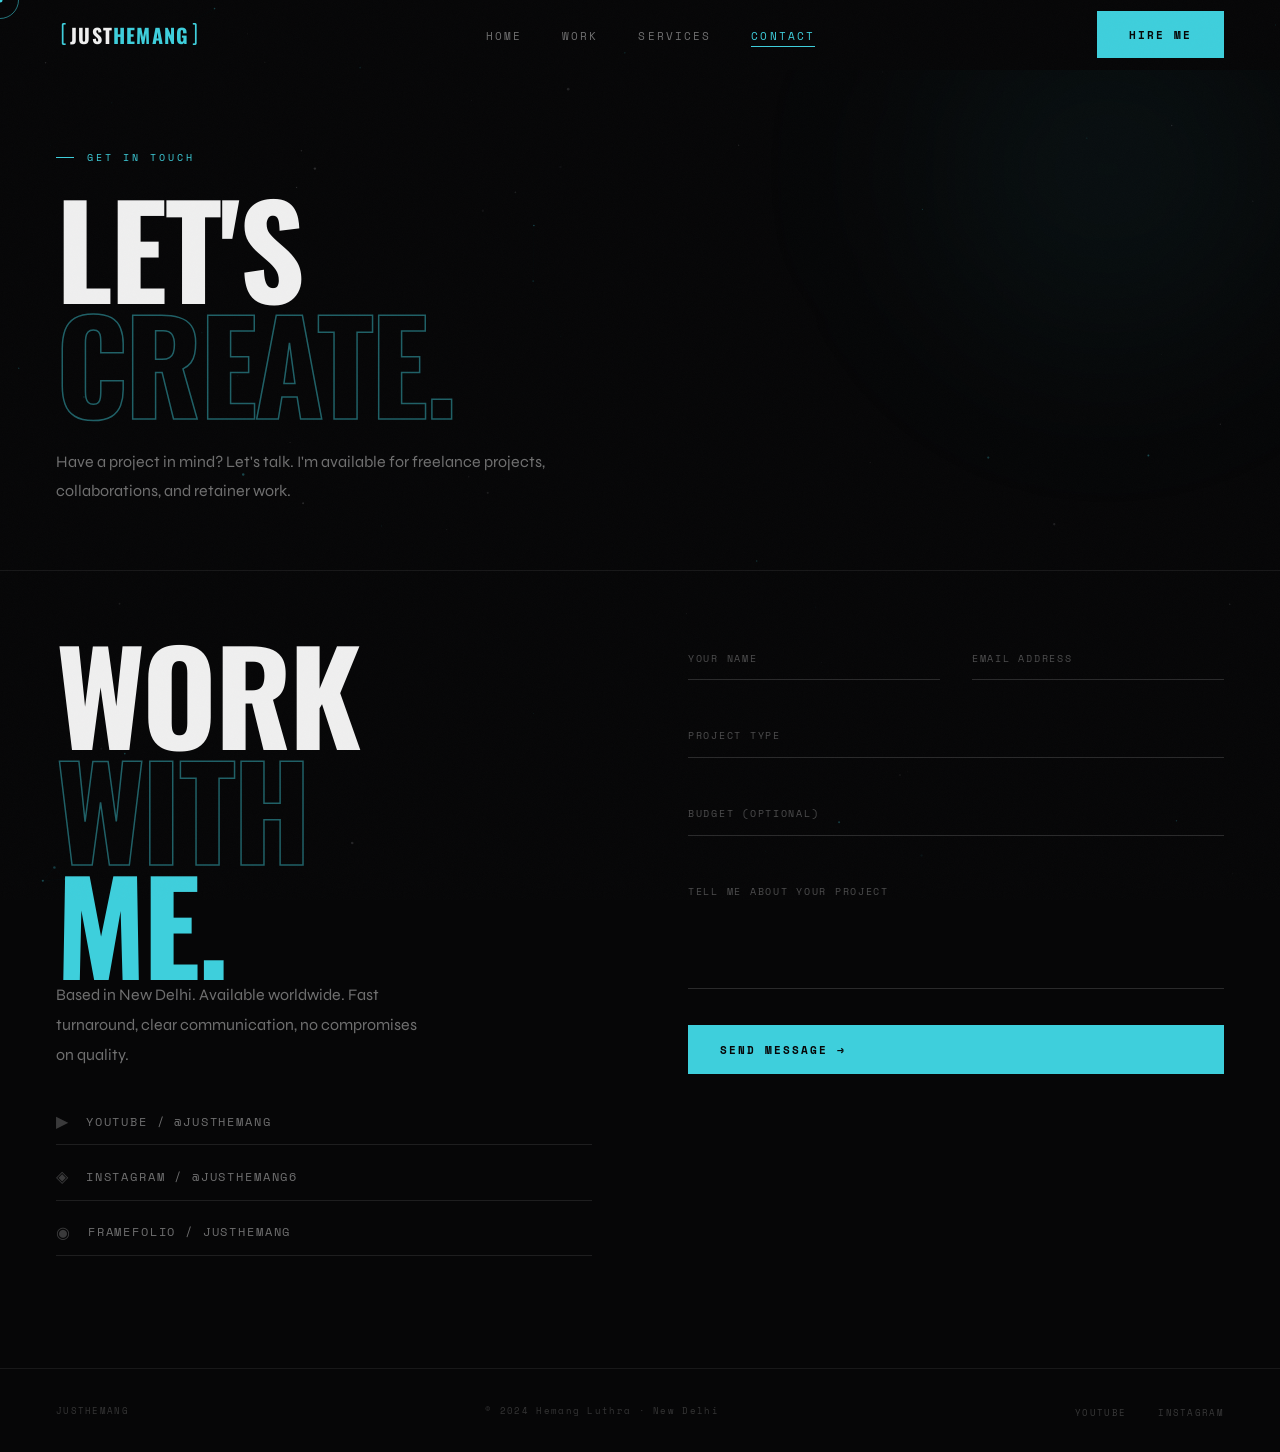
==== contact/index.html @ 904afe79 "Add files via upload" ====
<!DOCTYPE html>
<html lang="en">
<head>
<meta charset="UTF-8"/>
<meta name="viewport" content="width=device-width,initial-scale=1.0"/>
<title>Contact — JustHemang</title>
<link rel="stylesheet" href="../style.css"/>
<style>
.contact-wrap {
  padding: 4rem 3.5rem 7rem;
  display: grid;
  grid-template-columns: 1fr 1fr;
  gap: 6rem;
  align-items: start;
}
.c-left {}
.c-desc { max-width: 380px; margin-bottom: 2.5rem; }
.c-socials { display: flex; flex-direction: column; gap: 1.2rem; }
.c-soc {
  display: flex; align-items: center; gap: 1rem;
  font-family: 'Space Mono', monospace;
  font-size: .72rem; letter-spacing: .16em; text-transform: uppercase;
  color: var(--light-dim); text-decoration: none;
  padding-bottom: .7rem;
  border-bottom: 1px solid rgba(68,68,69,.4);
  transition: color .3s, border-color .3s;
}
.c-soc:hover { color: var(--cyan); border-color: rgba(62,207,220,.4); }
.c-soc-icon { font-size: 1rem; opacity: .5; transition: opacity .3s; }
.c-soc:hover .c-soc-icon { opacity: 1; }

/* FORM */
.c-right {}
.c-form { display: flex; flex-direction: column; gap: 2rem; }
.fg { position: relative; }
.fg input, .fg textarea, .fg select {
  width: 100%;
  background: transparent;
  border: none;
  border-bottom: 1px solid rgba(68,68,69,.6);
  padding: 1rem 0 .6rem;
  font-family: 'Syne', sans-serif;
  font-size: 1rem; color: var(--light);
  outline: none; resize: none;
  transition: border-color .3s;
  appearance: none;
}
.fg select option { background: var(--dark); color: var(--light); }
.fg input:focus, .fg textarea:focus, .fg select:focus { border-color: var(--cyan); }
.fg label {
  position: absolute; top: 1rem; left: 0;
  font-family: 'Space Mono', monospace;
  font-size: .6rem; letter-spacing: .18em; text-transform: uppercase;
  color: rgba(239,239,239,.3); pointer-events: none;
  transition: top .3s, font-size .3s, color .3s;
}
.fg input:focus ~ label,
.fg input:not(:placeholder-shown) ~ label,
.fg textarea:focus ~ label,
.fg textarea:not(:placeholder-shown) ~ label,
.fg select:focus ~ label {
  top: -.5rem; font-size: .52rem; color: var(--cyan);
}
.fg-line {
  position: absolute; bottom: 0; left: 0;
  width: 0; height: 1px; background: var(--cyan);
  transition: width .4s;
}
.fg input:focus ~ .fg-line,
.fg textarea:focus ~ .fg-line,
.fg select:focus ~ .fg-line { width: 100%; }

.form-row { display: grid; grid-template-columns: 1fr 1fr; gap: 2rem; }

.c-submit {
  display: flex; align-items: center; gap: .6rem;
  font-family: 'Space Mono', monospace; font-size: .7rem; letter-spacing: .18em;
  text-transform: uppercase; color: var(--darker); background: var(--cyan);
  border: none; cursor: pointer; padding: 1rem 2rem; font-weight: 700;
  position: relative; overflow: hidden; transition: box-shadow .3s, transform .2s;
}
.c-submit::after {
  content:''; position:absolute; inset:0;
  background: rgba(255,255,255,.22);
  transform: translateX(-110%) skewX(-18deg); transition: transform .4s;
}
.c-submit:hover::after { transform: translateX(110%) skewX(-18deg); }
.c-submit:hover { box-shadow: 0 8px 36px var(--cyan-glow); transform: translateY(-2px); }

#form-msg {
  display: none; font-family: 'Space Mono', monospace;
  font-size: .65rem; letter-spacing: .15em; text-transform: uppercase;
  color: var(--cyan); padding: .8rem 0; border-top: 1px solid rgba(62,207,220,.3);
}

@media(max-width:860px){
  .contact-wrap { grid-template-columns:1fr; gap:3rem; padding:3rem 1.5rem 5rem; }
  .form-row { grid-template-columns:1fr; gap:2rem; }
}
</style>
</head>
<body>
<div id="cur-ring"></div>
<div id="cur-dot"></div>
<canvas id="bg-canvas"></canvas>

<div id="loader">
  <div class="ld-logo">JUST<span>HEMANG</span></div>
  <div class="ld-track"><div class="ld-fill"></div></div>
  <div class="ld-pct">0%</div>
</div>

<nav id="nav" class="solid">
  <a href="../index.html" class="nav-logo vis">
    
    <div class="logo-wordmark"><span class="lw-bracket">[</span><span class="lw-just">JUST</span><span class="lw-hem">HEMANG</span><span class="lw-bracket">]</span></div>
  </a>
  <ul class="nav-links">
    <li><a href="../index.html">Home</a></li>
    <li><a href="../work/index.html">Work</a></li>
    <li><a href="../services/index.html">Services</a></li>
    <li><a href="index.html" class="active">Contact</a></li>
  </ul>
  <a href="index.html" class="nav-cta btn btn-fill">Hire Me</a>
</nav>

<div class="pw">
  <div class="pg-top">
    <div class="pg-glow"></div>
    <p class="pg-eyebrow sr">Get in Touch</p>
    <h1 class="pg-h1 sr d1" data-text="Let's Create.">
      <span class="solid">Let's</span>
      <span class="ghost">Create.</span>
    </h1>
    <p class="pg-desc t-body sr d2">Have a project in mind? Let's talk. I'm available for freelance projects, collaborations, and retainer work.</p>
  </div>

  <div class="contact-wrap">
    <div class="c-left sr">
      <h2 class="pg-h1" data-text="Work With Me.">
        <span class="solid">Work</span>
        <span class="ghost">With</span>
        <span class="ac">Me.</span>
      </h2>
      <p class="t-body c-desc">Based in New Delhi. Available worldwide. Fast turnaround, clear communication, no compromises on quality.</p>
      <div class="c-socials">
        <a href="https://youtube.com/@JustHemang" target="_blank" class="c-soc">
          <span class="c-soc-icon">▶</span> YouTube / @JustHemang
        </a>
        <a href="https://instagram.com/justhemang6" target="_blank" class="c-soc">
          <span class="c-soc-icon">◈</span> Instagram / @justhemang6
        </a>
        <a href="https://framefolio.in/justhemang" target="_blank" class="c-soc">
          <span class="c-soc-icon">◉</span> Framefolio / justhemang
        </a>
      </div>
    </div>

    <div class="c-right sr d1">
      <form class="c-form" id="contact-form" action="https://formspree.io/f/YOUR_FORM_ID" method="POST">
        <div class="form-row">
          <div class="fg">
            <input type="text" name="name" id="f-name" placeholder=" " required/>
            <label for="f-name">Your Name</label>
            <span class="fg-line"></span>
          </div>
          <div class="fg">
            <input type="email" name="email" id="f-email" placeholder=" " required/>
            <label for="f-email">Email Address</label>
            <span class="fg-line"></span>
          </div>
        </div>
        <div class="fg">
          <select name="service" id="f-svc">
            <option value="" disabled selected></option>
            <option value="doc">Documentary Editing</option>
            <option value="mv">Music Video</option>
            <option value="mg">Motion Graphics</option>
            <option value="cg">Color Grading</option>
            <option value="thumb">Thumbnail Design</option>
            <option value="other">Other</option>
          </select>
          <label for="f-svc">Project Type</label>
          <span class="fg-line"></span>
        </div>
        <div class="fg">
          <input type="text" name="budget" id="f-budget" placeholder=" "/>
          <label for="f-budget">Budget (optional)</label>
          <span class="fg-line"></span>
        </div>
        <div class="fg">
          <textarea name="message" id="f-msg" rows="5" placeholder=" " required></textarea>
          <label for="f-msg">Tell Me About Your Project</label>
          <span class="fg-line"></span>
        </div>
        <div id="form-msg">✓ Message sent — I'll be in touch soon.</div>
        <button type="submit" class="c-submit">Send Message →</button>
      </form>
    </div>
  </div>

  <footer id="ft">
    <div style="display:flex;align-items:center;gap:.6rem;">
      
      <span class="ft-copy">JUSTHEMANG</span>
    </div>
    <span class="ft-copy">© 2024 Hemang Luthra · New Delhi</span>
    <ul class="ft-links">
      <li><a href="https://youtube.com/@JustHemang" target="_blank">YouTube</a></li>
      <li><a href="https://instagram.com/justhemang6" target="_blank">Instagram</a></li>
    </ul>
  </footer>
</div>

<script src="../shared.js"></script>
<script>
// Fallback: if Formspree not set up, use mailto
document.getElementById('contact-form').addEventListener('submit', function(e) {
  const action = this.getAttribute('action');
  if (action.includes('YOUR_FORM_ID')) {
    e.preventDefault();
    const name = document.getElementById('f-name').value;
    const email = document.getElementById('f-email').value;
    const svc = document.getElementById('f-svc').value;
    const msg = document.getElementById('f-msg').value;
    window.location.href = `mailto:hemang@example.com?subject=Project Inquiry — ${svc}&body=Hi Hemang,%0A%0A${encodeURIComponent(msg)}%0A%0AName: ${name}%0AEmail: ${email}`;
  }
});
</script>
</body>
</html>
---- style.css ----
@import url('https://fonts.googleapis.com/css2?family=Bebas+Neue&family=Oswald:wght@700&family=Syne:wght@400;500;600;700;800&family=Space+Mono:wght@400;700&display=swap');

:root {
  --cyan: #3ECFDC;
  --cyan-glow: rgba(62,207,220,0.3);
  --mid: #444445;
  --dark: #0b0b0c;
  --darker: #060607;
  --light: #efefef;
  --light-dim: rgba(239,239,239,0.45);
  --nav-h: 70px;
}

*,*::before,*::after{margin:0;padding:0;box-sizing:border-box;}
html{font-size:16px;scroll-behavior:smooth;}
body{
  background:var(--darker);
  color:var(--light);
  font-family:'Syne',sans-serif;
  overflow-x:hidden;
  cursor:none;
  -webkit-font-smoothing:antialiased;
}

/* ── CURSOR ── */
#cur-ring{
  position:fixed;width:38px;height:38px;
  border:1px solid var(--cyan);border-radius:50%;
  pointer-events:none;z-index:9999;
  transform:translate(-50%,-50%);
  transition:width .22s,height .22s,opacity .22s;
  opacity:.55;top:0;left:0;
}
#cur-dot{
  position:fixed;width:5px;height:5px;
  background:var(--cyan);border-radius:50%;
  pointer-events:none;z-index:9999;
  transform:translate(-50%,-50%);top:0;left:0;
}
body.hov #cur-ring{width:56px;height:56px;opacity:1;}

/* ── NOISE ── */
body::before{
  content:'';position:fixed;inset:0;z-index:9000;
  pointer-events:none;opacity:.022;
  background-image:url("data:image/svg+xml,%3Csvg xmlns='http://www.w3.org/2000/svg' width='300' height='300'%3E%3Cfilter id='n'%3E%3CfeTurbulence type='fractalNoise' baseFrequency='.8' numOctaves='4' stitchTiles='stitch'/%3E%3C/filter%3E%3Crect width='300' height='300' filter='url(%23n)'/%3E%3C/svg%3E");
  background-size:200px 200px;
}

/* ── CANVAS ── */
#bg-canvas{position:fixed;inset:0;z-index:0;pointer-events:none;}

/* ── NAV ── */
#nav{
  position:fixed;top:0;left:0;right:0;height:var(--nav-h);z-index:800;
  display:flex;align-items:center;justify-content:space-between;
  padding:0 3.5rem;
  border-bottom:1px solid transparent;
  transition:background .4s,border-color .4s,backdrop-filter .4s;
}
#nav.solid{
  background:rgba(6,6,7,.9);
  backdrop-filter:blur(20px);-webkit-backdrop-filter:blur(20px);
  border-color:rgba(62,207,220,.08);
}
.nav-logo{
  display:flex;align-items:center;gap:.7rem;
  text-decoration:none;
  opacity:0;transition:opacity .3s;
}
.nav-logo.vis{opacity:1;}
.logo-wordmark{
  font-family:'Oswald',sans-serif;
  font-weight:700;font-size:1.25rem;
  letter-spacing:.06em;text-transform:uppercase;
  color:var(--light);line-height:1;
  display:flex;align-items:center;gap:0;
}
.logo-wordmark .lw-bracket{
  color:var(--cyan);font-size:1.4rem;line-height:1;
  font-weight:300;font-family:'Space Mono',monospace;
}
.logo-wordmark .lw-just{ color:var(--light); }
.logo-wordmark .lw-hem { color:var(--cyan); }
.nav-links{display:flex;align-items:center;gap:2.5rem;list-style:none;}
.nav-links a{
  font-family:'Space Mono',monospace;font-size:.66rem;
  letter-spacing:.2em;text-transform:uppercase;
  color:var(--light-dim);text-decoration:none;
  position:relative;padding-bottom:3px;transition:color .3s;
}
.nav-links a::after{
  content:'';position:absolute;bottom:0;left:0;right:0;height:1px;
  background:var(--cyan);transform:scaleX(0);transform-origin:left;transition:transform .3s;
}
.nav-links a:hover,.nav-links a.active{color:var(--cyan);}
.nav-links a:hover::after,.nav-links a.active::after{transform:scaleX(1);}
.nav-cta{
  font-family:'Space Mono',monospace;font-size:.65rem;letter-spacing:.18em;
  text-transform:uppercase;color:var(--darker);
  background:var(--cyan);padding:.65rem 1.5rem;text-decoration:none;
  font-weight:700;transition:box-shadow .3s,transform .2s;overflow:hidden;position:relative;
}
.nav-cta::after{
  content:'';position:absolute;inset:0;
  background:rgba(255,255,255,.2);
  transform:translateX(-110%) skewX(-20deg);transition:transform .4s;
}
.nav-cta:hover{box-shadow:0 6px 30px var(--cyan-glow);transform:translateY(-1px);}
.nav-cta:hover::after{transform:translateX(110%) skewX(-20deg);}

/* ── PAGE LOADER (inner pages) ── */
#loader{
  position:fixed;inset:0;z-index:8000;
  background:var(--darker);
  display:flex;flex-direction:column;align-items:center;justify-content:center;gap:1.8rem;
}
.ld-logo{
  font-family:'Bebas Neue',sans-serif;font-size:2.2rem;
  letter-spacing:.12em;color:var(--light);
}
.ld-logo span{color:var(--cyan);}
.ld-track{width:180px;height:1px;background:rgba(62,207,220,.12);position:relative;overflow:hidden;}
.ld-fill{position:absolute;top:0;left:0;height:100%;background:var(--cyan);width:0;}
.ld-pct{font-family:'Space Mono',monospace;font-size:.62rem;letter-spacing:.3em;color:rgba(62,207,220,.5);}

/* ── SECTION HELPERS ── */
.s-tag{
  font-family:'Space Mono',monospace;font-size:.6rem;letter-spacing:.35em;
  text-transform:uppercase;color:var(--cyan);opacity:.7;margin-bottom:1rem;
  display:flex;align-items:center;gap:.8rem;
}
.s-tag::before{content:'';width:22px;height:1px;background:var(--cyan);}

/* ══════════════════════════════════════════
   GLITCH HEADING SYSTEM
   .h-xl  — section headings
   .pg-h1 — page hero headings
   Each has a solid first line + ghost outline second line
   + CSS glitch animation on hover / via .glitch class
   ══════════════════════════════════════════ */

/* Base heading font */
.h-xl, .pg-h1 {
  font-family: 'Oswald', sans-serif;
  font-weight: 700;
  text-transform: uppercase;
  line-height: .9;
  letter-spacing: -.01em;
  position: relative;
}

/* Section heading size */
.h-xl {
  font-size: clamp(3rem, 6.5vw, 5.8rem);
}

/* Page hero heading size */
.pg-h1 {
  font-size: clamp(4rem, 10vw, 9.5rem);
  letter-spacing: -.02em;
}

/* Solid line — white */
.h-xl .solid, .pg-h1 .solid {
  display: block;
  color: var(--light);
}

/* Ghost / outline line — transparent with cyan stroke */
.h-xl .ghost, .pg-h1 .ghost {
  display: block;
  color: transparent;
  -webkit-text-stroke: 1.5px rgba(62,207,220,.45);
}

/* Accent cyan solid line */
.h-xl .ac, .pg-h1 .ac,
.h-xl em, .pg-h1 em {
  display: block;
  font-style: normal;
  color: var(--cyan);
}

/* ── GLITCH EFFECT ── */
/* Applied to the whole heading on hover via JS, or class .glitching */
.h-xl, .pg-h1 {
  --glitch-color-1: #ff2d55;
  --glitch-color-2: var(--cyan);
}

/* Pseudo-elements carry the glitched duplicate text */
.h-xl::before, .h-xl::after,
.pg-h1::before, .pg-h1::after {
  content: attr(data-text);
  position: absolute;
  top: 0; left: 0;
  width: 100%;
  overflow: hidden;
  font-family: inherit;
  font-size: inherit;
  font-weight: inherit;
  letter-spacing: inherit;
  line-height: inherit;
  text-transform: inherit;
  opacity: 0;
  pointer-events: none;
  white-space: pre-wrap;
}

/* Glitch layer 1 — red shift left */
.h-xl::before, .pg-h1::before {
  color: var(--glitch-color-1);
  -webkit-text-stroke: 0;
  text-shadow: none;
}

/* Glitch layer 2 — cyan shift right */
.h-xl::after, .pg-h1::after {
  color: var(--glitch-color-2);
  -webkit-text-stroke: 0;
  text-shadow: none;
}

/* Active glitch — triggered on hover */
.h-xl:hover::before, .pg-h1:hover::before,
.h-xl.glitching::before, .pg-h1.glitching::before {
  opacity: .7;
  animation: glitch-1 .4s steps(2, end) infinite;
}
.h-xl:hover::after, .pg-h1:hover::after,
.h-xl.glitching::after, .pg-h1.glitching::after {
  opacity: .6;
  animation: glitch-2 .4s steps(2, end) infinite;
}

@keyframes glitch-1 {
  0%   { clip-path:inset(8%  0 85% 0); transform:translate(-3px, 0); }
  20%  { clip-path:inset(52% 0 32% 0); transform:translate( 2px, 0); }
  40%  { clip-path:inset(23% 0 60% 0); transform:translate(-2px, 0); }
  60%  { clip-path:inset(70% 0 12% 0); transform:translate( 3px, 0); }
  80%  { clip-path:inset(38% 0 48% 0); transform:translate(-1px, 0); }
  100% { clip-path:inset(5%  0 90% 0); transform:translate( 2px, 0); }
}
@keyframes glitch-2 {
  0%   { clip-path:inset(75% 0  8% 0); transform:translate( 3px, 0); }
  20%  { clip-path:inset(15% 0 72% 0); transform:translate(-3px, 0); }
  40%  { clip-path:inset(60% 0 28% 0); transform:translate( 2px, 0); }
  60%  { clip-path:inset(30% 0 55% 0); transform:translate(-2px, 0); }
  80%  { clip-path:inset(88% 0  5% 0); transform:translate( 3px, 0); }
  100% { clip-path:inset(42% 0 42% 0); transform:translate(-1px, 0); }
}

/* Random auto-glitch — short burst every ~5s via animation */
.h-xl, .pg-h1 {
  animation: glitch-idle 6s ease infinite;
}
@keyframes glitch-idle {
  0%,92%,100% { filter:none; }
  93%  { filter:drop-shadow(-2px 0 var(--glitch-color-1)) drop-shadow(2px 0 var(--glitch-color-2)); }
  94%  { filter:none; }
  95%  { filter:drop-shadow(2px 0 var(--glitch-color-1)) drop-shadow(-3px 0 var(--glitch-color-2)); }
  96%  { filter:none; }
  97%  { filter:drop-shadow(-1px 0 var(--glitch-color-2)) drop-shadow(3px 0 var(--glitch-color-1)); }
  98%  { filter:none; }
}

.t-body{font-size:1rem;line-height:1.85;color:var(--light-dim);}

/* ── PAGE HERO heading override ── */
.pg-h1 em { font-style:normal; color:var(--cyan); display:block; }

/* ── BUTTONS ── */
.btn{
  display:inline-flex;align-items:center;gap:.5rem;
  font-family:'Space Mono',monospace;font-size:.68rem;letter-spacing:.18em;
  text-transform:uppercase;text-decoration:none;
  padding:.95rem 2rem;transition:all .3s;position:relative;overflow:hidden;
}
.btn-fill{background:var(--cyan);color:var(--darker);font-weight:700;}
.btn-fill::after{
  content:'';position:absolute;inset:0;
  background:rgba(255,255,255,.22);
  transform:translateX(-110%) skewX(-18deg);transition:transform .4s;
}
.btn-fill:hover::after{transform:translateX(110%) skewX(-18deg);}
.btn-fill:hover{box-shadow:0 8px 36px var(--cyan-glow);transform:translateY(-2px);}
.btn-out{color:var(--light-dim);border:1px solid rgba(68,68,69,.7);}
.btn-out:hover{border-color:var(--cyan);color:var(--cyan);transform:translateY(-2px);}

/* ── SCROLL REVEAL ── */
.sr{opacity:0;transform:translateY(26px);transition:opacity .75s ease,transform .75s ease;}
.sr.d1{transition-delay:.1s;}.sr.d2{transition-delay:.2s;}.sr.d3{transition-delay:.3s;}.sr.d4{transition-delay:.4s;}
.sr.in{opacity:1;transform:none;}

/* ── FOOTER ── */
#ft{
  border-top:1px solid rgba(68,68,69,.3);
  padding:2rem 3.5rem;
  display:flex;align-items:center;justify-content:space-between;
  position:relative;z-index:10;
}
.ft-copy{font-family:'Space Mono',monospace;font-size:.58rem;letter-spacing:.14em;color:rgba(239,239,239,.2);}
.ft-links{display:flex;gap:2rem;list-style:none;}
.ft-links a{
  font-family:'Space Mono',monospace;font-size:.58rem;letter-spacing:.14em;
  color:rgba(239,239,239,.22);text-decoration:none;text-transform:uppercase;transition:color .3s;
}
.ft-links a:hover{color:var(--cyan);}

/* ── PAGE WRAP ── */
.pw{position:relative;z-index:10;padding-top:var(--nav-h);}

/* ── PAGE HERO (inner pages) ── */
.pg-top{
  padding:5rem 3.5rem 4rem;
  border-bottom:1px solid rgba(68,68,69,.3);
  position:relative;overflow:hidden;
}
.pg-glow{
  position:absolute;top:-40%;right:-10%;
  width:600px;height:600px;
  background:radial-gradient(circle,rgba(62,207,220,.07) 0%,transparent 65%);
  filter:blur(80px);pointer-events:none;
}
.pg-eyebrow{
  font-family:'Space Mono',monospace;font-size:.63rem;letter-spacing:.3em;
  text-transform:uppercase;color:var(--cyan);opacity:.7;
  margin-bottom:1.5rem;display:flex;align-items:center;gap:.8rem;
}
.pg-eyebrow::before{content:'';width:18px;height:1px;background:var(--cyan);}
.pg-desc{max-width:500px;margin-top:1.8rem;font-size:1rem;line-height:1.8;color:var(--light-dim);}

@media(max-width:860px){
  #nav{padding:0 1.5rem;}
  .nav-links{display:none;}
  .pg-top{padding:4rem 1.5rem 3rem;}
  #ft{flex-direction:column;gap:1rem;text-align:center;padding:2rem 1.5rem;}
}
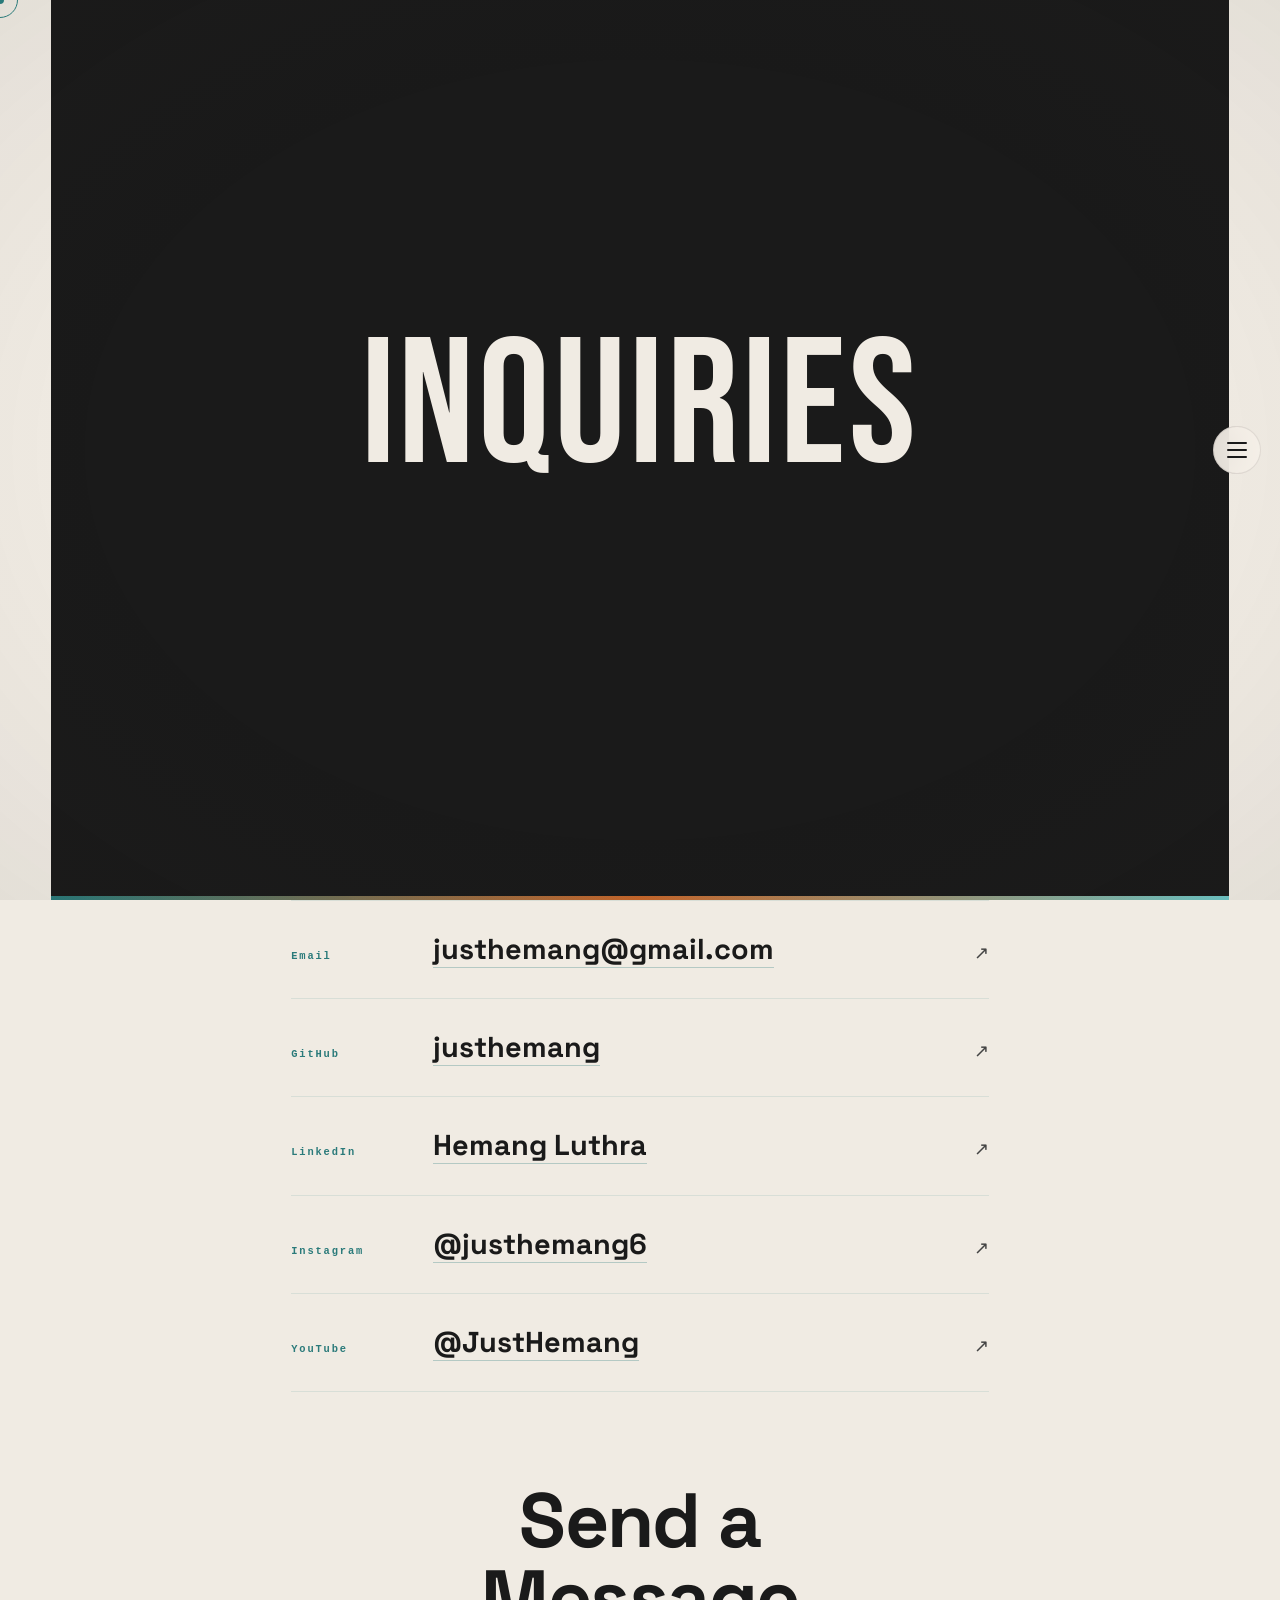
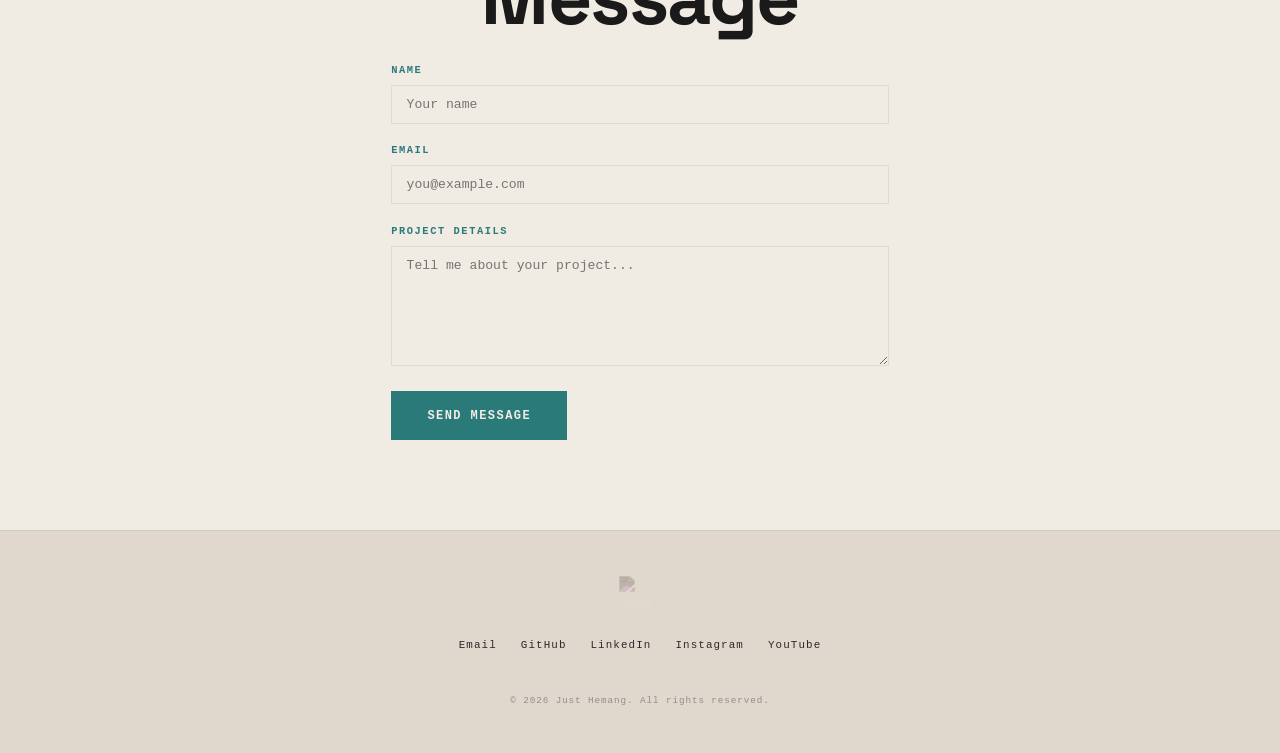
==== commit 02cd8f8b: "clean URLs: /about, /work, /services, /contact + fix cursor ring" ====
--- a/contact/index.html
+++ b/contact/index.html
@@ -1,231 +1,84 @@
 <!DOCTYPE html>
 <html lang="en">
 <head>
-<meta charset="UTF-8"/>
-<meta name="viewport" content="width=device-width,initial-scale=1.0"/>
-<title>Contact — JustHemang</title>
-<link rel="stylesheet" href="../style.css"/>
-<style>
-.contact-wrap {
-  padding: 4rem 3.5rem 7rem;
-  display: grid;
-  grid-template-columns: 1fr 1fr;
-  gap: 6rem;
-  align-items: start;
-}
-.c-left {}
-.c-desc { max-width: 380px; margin-bottom: 2.5rem; }
-.c-socials { display: flex; flex-direction: column; gap: 1.2rem; }
-.c-soc {
-  display: flex; align-items: center; gap: 1rem;
-  font-family: 'Space Mono', monospace;
-  font-size: .72rem; letter-spacing: .16em; text-transform: uppercase;
-  color: var(--light-dim); text-decoration: none;
-  padding-bottom: .7rem;
-  border-bottom: 1px solid rgba(68,68,69,.4);
-  transition: color .3s, border-color .3s;
-}
-.c-soc:hover { color: var(--cyan); border-color: rgba(62,207,220,.4); }
-.c-soc-icon { font-size: 1rem; opacity: .5; transition: opacity .3s; }
-.c-soc:hover .c-soc-icon { opacity: 1; }
+  <meta charset="UTF-8" />
+  <meta name="viewport" content="width=device-width, initial-scale=1.0" />
+  <title>Contact — Just Hemang</title>
+  <meta name="description" content="Get in touch with Just Hemang." />
+  <meta name="theme-color" content="#1a1a1a" />
+  <link rel="icon" href="../Logo Transparent.png" />
+  <link rel="preconnect" href="https://fonts.googleapis.com" />
+  <link rel="preconnect" href="https://fonts.gstatic.com" crossorigin />
+  <link href="https://fonts.googleapis.com/css2?family=Bebas+Neue&family=Consolas&family=Space+Grotesk:wght@400;500;600;700&display=swap" rel="stylesheet" />
+  <link rel="stylesheet" href="../css/style.css" />
+</head>
+<body class="page-sub">
 
-/* FORM */
-.c-right {}
-.c-form { display: flex; flex-direction: column; gap: 2rem; }
-.fg { position: relative; }
-.fg input, .fg textarea, .fg select {
-  width: 100%;
-  background: transparent;
-  border: none;
-  border-bottom: 1px solid rgba(68,68,69,.6);
-  padding: 1rem 0 .6rem;
-  font-family: 'Syne', sans-serif;
-  font-size: 1rem; color: var(--light);
-  outline: none; resize: none;
-  transition: border-color .3s;
-  appearance: none;
-}
-.fg select option { background: var(--dark); color: var(--light); }
-.fg input:focus, .fg textarea:focus, .fg select:focus { border-color: var(--cyan); }
-.fg label {
-  position: absolute; top: 1rem; left: 0;
-  font-family: 'Space Mono', monospace;
-  font-size: .6rem; letter-spacing: .18em; text-transform: uppercase;
-  color: rgba(239,239,239,.3); pointer-events: none;
-  transition: top .3s, font-size .3s, color .3s;
-}
-.fg input:focus ~ label,
-.fg input:not(:placeholder-shown) ~ label,
-.fg textarea:focus ~ label,
-.fg textarea:not(:placeholder-shown) ~ label,
-.fg select:focus ~ label {
-  top: -.5rem; font-size: .52rem; color: var(--cyan);
-}
-.fg-line {
-  position: absolute; bottom: 0; left: 0;
-  width: 0; height: 1px; background: var(--cyan);
-  transition: width .4s;
-}
-.fg input:focus ~ .fg-line,
-.fg textarea:focus ~ .fg-line,
-.fg select:focus ~ .fg-line { width: 100%; }
+  <div class="page-transition" id="pageTransition" aria-hidden="true">
+    <div class="pt-bar pt-bar--1"></div><div class="pt-bar pt-bar--2"></div><div class="pt-bar pt-bar--3"></div><div class="pt-bar pt-bar--4"></div><div class="pt-bar pt-bar--5"></div><div class="pt-circle"></div>
+  </div>
+  <div class="scroll-progress" id="scrollProgress" aria-hidden="true"></div>
+  <div class="cursor" id="cursor" aria-hidden="true"><div class="cursor__ring" id="cursorRing"></div><div class="cursor__dot" id="cursorDot"></div></div>
+  <div class="fx-scanlines" aria-hidden="true"></div><div class="fx-vignette" aria-hidden="true"></div>
 
-.form-row { display: grid; grid-template-columns: 1fr 1fr; gap: 2rem; }
+  <button class="menu-fab" id="menuFab" aria-label="Open menu" aria-expanded="false"><i></i><i></i><i></i></button>
 
-.c-submit {
-  display: flex; align-items: center; gap: .6rem;
-  font-family: 'Space Mono', monospace; font-size: .7rem; letter-spacing: .18em;
-  text-transform: uppercase; color: var(--darker); background: var(--cyan);
-  border: none; cursor: pointer; padding: 1rem 2rem; font-weight: 700;
-  position: relative; overflow: hidden; transition: box-shadow .3s, transform .2s;
-}
-.c-submit::after {
-  content:''; position:absolute; inset:0;
-  background: rgba(255,255,255,.22);
-  transform: translateX(-110%) skewX(-18deg); transition: transform .4s;
-}
-.c-submit:hover::after { transform: translateX(110%) skewX(-18deg); }
-.c-submit:hover { box-shadow: 0 8px 36px var(--cyan-glow); transform: translateY(-2px); }
-
-#form-msg {
-  display: none; font-family: 'Space Mono', monospace;
-  font-size: .65rem; letter-spacing: .15em; text-transform: uppercase;
-  color: var(--cyan); padding: .8rem 0; border-top: 1px solid rgba(62,207,220,.3);
-}
-
-@media(max-width:860px){
-  .contact-wrap { grid-template-columns:1fr; gap:3rem; padding:3rem 1.5rem 5rem; }
-  .form-row { grid-template-columns:1fr; gap:2rem; }
-}
-</style>
-</head>
-<body>
-<div id="cur-ring"></div>
-<div id="cur-dot"></div>
-<canvas id="bg-canvas"></canvas>
-
-<div id="loader">
-  <div class="ld-logo">JUST<span>HEMANG</span></div>
-  <div class="ld-track"><div class="ld-fill"></div></div>
-  <div class="ld-pct">0%</div>
-</div>
-
-<nav id="nav" class="solid">
-  <a href="../index.html" class="nav-logo vis">
-    
-    <div class="logo-wordmark"><span class="lw-bracket">[</span><span class="lw-just">JUST</span><span class="lw-hem">HEMANG</span><span class="lw-bracket">]</span></div>
-  </a>
-  <ul class="nav-links">
-    <li><a href="../index.html">Home</a></li>
-    <li><a href="../work/index.html">Work</a></li>
-    <li><a href="../services/index.html">Services</a></li>
-    <li><a href="index.html" class="active">Contact</a></li>
-  </ul>
-  <a href="index.html" class="nav-cta btn btn-fill">Hire Me</a>
-</nav>
-
-<div class="pw">
-  <div class="pg-top">
-    <div class="pg-glow"></div>
-    <p class="pg-eyebrow sr">Get in Touch</p>
-    <h1 class="pg-h1 sr d1" data-text="Let's Create.">
-      <span class="solid">Let's</span>
-      <span class="ghost">Create.</span>
-    </h1>
-    <p class="pg-desc t-body sr d2">Have a project in mind? Let's talk. I'm available for freelance projects, collaborations, and retainer work.</p>
-  </div>
-
-  <div class="contact-wrap">
-    <div class="c-left sr">
-      <h2 class="pg-h1" data-text="Work With Me.">
-        <span class="solid">Work</span>
-        <span class="ghost">With</span>
-        <span class="ac">Me.</span>
-      </h2>
-      <p class="t-body c-desc">Based in New Delhi. Available worldwide. Fast turnaround, clear communication, no compromises on quality.</p>
-      <div class="c-socials">
-        <a href="https://youtube.com/@JustHemang" target="_blank" class="c-soc">
-          <span class="c-soc-icon">▶</span> YouTube / @JustHemang
-        </a>
-        <a href="https://instagram.com/justhemang6" target="_blank" class="c-soc">
-          <span class="c-soc-icon">◈</span> Instagram / @justhemang6
-        </a>
-        <a href="https://framefolio.in/justhemang" target="_blank" class="c-soc">
-          <span class="c-soc-icon">◉</span> Framefolio / justhemang
-        </a>
-      </div>
-    </div>
-
-    <div class="c-right sr d1">
-      <form class="c-form" id="contact-form" action="https://formspree.io/f/YOUR_FORM_ID" method="POST">
-        <div class="form-row">
-          <div class="fg">
-            <input type="text" name="name" id="f-name" placeholder=" " required/>
-            <label for="f-name">Your Name</label>
-            <span class="fg-line"></span>
-          </div>
-          <div class="fg">
-            <input type="email" name="email" id="f-email" placeholder=" " required/>
-            <label for="f-email">Email Address</label>
-            <span class="fg-line"></span>
-          </div>
-        </div>
-        <div class="fg">
-          <select name="service" id="f-svc">
-            <option value="" disabled selected></option>
-            <option value="doc">Documentary Editing</option>
-            <option value="mv">Music Video</option>
-            <option value="mg">Motion Graphics</option>
-            <option value="cg">Color Grading</option>
-            <option value="thumb">Thumbnail Design</option>
-            <option value="other">Other</option>
-          </select>
-          <label for="f-svc">Project Type</label>
-          <span class="fg-line"></span>
-        </div>
-        <div class="fg">
-          <input type="text" name="budget" id="f-budget" placeholder=" "/>
-          <label for="f-budget">Budget (optional)</label>
-          <span class="fg-line"></span>
-        </div>
-        <div class="fg">
-          <textarea name="message" id="f-msg" rows="5" placeholder=" " required></textarea>
-          <label for="f-msg">Tell Me About Your Project</label>
-          <span class="fg-line"></span>
-        </div>
-        <div id="form-msg">✓ Message sent — I'll be in touch soon.</div>
-        <button type="submit" class="c-submit">Send Message →</button>
-      </form>
+  <div class="menu-overlay" id="menuOverlay" aria-hidden="true">
+    <nav class="menu-overlay__links" aria-label="Menu">
+      <a class="menu-overlay__link" href="/" data-i="01">Home</a>
+      <a class="menu-overlay__link" href="/about" data-i="02">About</a>
+      <a class="menu-overlay__link" href="/work" data-i="03">Work</a>
+      <a class="menu-overlay__link" href="/services" data-i="04">Services</a>
+      <a class="menu-overlay__link" href="/contact" data-i="05">Contact</a>
+    </nav>
+    <div class="menu-overlay__foot">
+      <a href="https://github.com/justhemang" target="_blank" rel="noopener">GitHub</a>
+      <a href="https://www.linkedin.com/in/hemang-luthra-328a65303/" target="_blank" rel="noopener">LinkedIn</a>
+      <a href="https://www.instagram.com/justhemang6/" target="_blank" rel="noopener">Instagram</a>
+      <a href="https://youtube.com/@JustHemang" target="_blank" rel="noopener">YouTube</a>
     </div>
   </div>
 
-  <footer id="ft">
-    <div style="display:flex;align-items:center;gap:.6rem;">
-      
-      <span class="ft-copy">JUSTHEMANG</span>
-    </div>
-    <span class="ft-copy">© 2024 Hemang Luthra · New Delhi</span>
-    <ul class="ft-links">
-      <li><a href="https://youtube.com/@JustHemang" target="_blank">YouTube</a></li>
-      <li><a href="https://instagram.com/justhemang6" target="_blank">Instagram</a></li>
-    </ul>
+  <main>
+    <section class="contact-hero">
+      <h1 class="contact-hero__title text-split">INQUIRIES</h1>
+      <p class="contact-hero__sub anim-slide-up">justhemang@gmail.com</p>
+      <div class="contact-hero__status mono anim-slide-up">Available for work</div>
+    </section>
+
+    <section class="contact-links">
+      <div class="contact-links__item"><span class="contact-links__label mono">Email</span><span class="contact-links__value"><a href="mailto:justhemang@gmail.com">justhemang@gmail.com</a></span><span class="contact-links__arrow">&#8599;</span></div>
+      <div class="contact-links__item"><span class="contact-links__label mono">GitHub</span><span class="contact-links__value"><a href="https://github.com/justhemang" target="_blank" rel="noopener">justhemang</a></span><span class="contact-links__arrow">&#8599;</span></div>
+      <div class="contact-links__item"><span class="contact-links__label mono">LinkedIn</span><span class="contact-links__value"><a href="https://www.linkedin.com/in/hemang-luthra-328a65303/" target="_blank" rel="noopener">Hemang Luthra</a></span><span class="contact-links__arrow">&#8599;</span></div>
+      <div class="contact-links__item"><span class="contact-links__label mono">Instagram</span><span class="contact-links__value"><a href="https://www.instagram.com/justhemang6/" target="_blank" rel="noopener">@justhemang6</a></span><span class="contact-links__arrow">&#8599;</span></div>
+      <div class="contact-links__item"><span class="contact-links__label mono">YouTube</span><span class="contact-links__value"><a href="https://youtube.com/@JustHemang" target="_blank" rel="noopener">@JustHemang</a></span><span class="contact-links__arrow">&#8599;</span></div>
+    </section>
+
+    <section class="contact-form" id="contactForm">
+      <h2 class="section__heading text-split">Send a Message</h2>
+      <form onsubmit="return false;">
+        <div class="contact-form__field"><label class="contact-form__label" for="name">Name</label><input class="contact-form__input" type="text" id="name" name="name" placeholder="Your name" autocomplete="name" /></div>
+        <div class="contact-form__field"><label class="contact-form__label" for="email">Email</label><input class="contact-form__input" type="email" id="email" name="email" placeholder="you@example.com" autocomplete="email" /></div>
+        <div class="contact-form__field"><label class="contact-form__label" for="project">Project Details</label><textarea class="contact-form__textarea" id="project" name="project" placeholder="Tell me about your project..."></textarea></div>
+        <button class="contact-form__submit" type="submit">Send Message</button>
+      </form>
+    </section>
+  </main>
+
+  <footer class="footer">
+    <img class="footer__logo" src="../Logo Transparent.png" alt="Just Hemang" />
+    <div class="footer__row"><div class="footer__links">
+      <a href="mailto:justhemang@gmail.com">Email</a>
+      <a href="https://github.com/justhemang" target="_blank" rel="noopener">GitHub</a>
+      <a href="https://www.linkedin.com/in/hemang-luthra-328a65303/" target="_blank" rel="noopener">LinkedIn</a>
+      <a href="https://www.instagram.com/justhemang6/" target="_blank" rel="noopener">Instagram</a>
+      <a href="https://youtube.com/@JustHemang" target="_blank" rel="noopener">YouTube</a>
+    </div></div>
+    <p class="footer__copy mono">&copy; 2026 Just Hemang. All rights reserved.</p>
   </footer>
-</div>
 
-<script src="../shared.js"></script>
-<script>
-// Fallback: if Formspree not set up, use mailto
-document.getElementById('contact-form').addEventListener('submit', function(e) {
-  const action = this.getAttribute('action');
-  if (action.includes('YOUR_FORM_ID')) {
-    e.preventDefault();
-    const name = document.getElementById('f-name').value;
-    const email = document.getElementById('f-email').value;
-    const svc = document.getElementById('f-svc').value;
-    const msg = document.getElementById('f-msg').value;
-    window.location.href = `mailto:hemang@example.com?subject=Project Inquiry — ${svc}&body=Hi Hemang,%0A%0A${encodeURIComponent(msg)}%0A%0AName: ${name}%0AEmail: ${email}`;
-  }
-});
-</script>
+  <script src="https://cdnjs.cloudflare.com/ajax/libs/gsap/3.12.5/gsap.min.js"></script>
+  <script src="https://cdnjs.cloudflare.com/ajax/libs/gsap/3.12.5/ScrollTrigger.min.js"></script>
+  <script src="../js/app.js"></script>
 </body>
 </html>
--- a/css/style.css
+++ b/css/style.css
@@ -0,0 +1,341 @@
+﻿/* ============================================================
+   JUST HEMANG — Portfolio
+   ============================================================ */
+:root {
+  --ink: #1a1a1a;
+  --ink-2: #2a2a2a;
+  --ink-3: #444;
+  --paper: #f0ebe3;
+  --paper-2: #e0d8cc;
+  --paper-3: #c8c0b4;
+  --accent: #c4652a;
+  --accent-dim: rgba(196,101,42,0.15);
+  --teal: #2a7a7a;
+  --teal-light: #6ec6c6;
+  --teal-dim: rgba(42,122,122,0.12);
+  --teal-glow: rgba(110,198,198,0.25);
+  --font-display: 'Space Grotesk', 'Helvetica Neue', sans-serif;
+  --font-hero: 'Bebas Neue', 'Impact', sans-serif;
+  --font-mono: 'IBM Plex Mono', 'Consolas', 'Courier New', monospace;
+  --pad: clamp(1.25rem,4vw,4rem);
+  --section-gap: clamp(5rem,10vh,8rem);
+  --z-fx: 900;
+  --z-cursor: 1200;
+  --z-menu-btn: 1050;
+  --z-menu: 1100;
+}
+
+/* reset */
+*,*::before,*::after{margin:0;padding:0;box-sizing:border-box}
+html{scroll-behavior:smooth}
+body{background:var(--paper);color:var(--ink);font-family:var(--font-display);font-size:15px;line-height:1.5;overflow:auto;height:auto;-webkit-font-smoothing:antialiased}
+img,svg,video,canvas{display:block;max-width:100%}
+a{color:inherit;text-decoration:none}
+button{font:inherit;color:inherit;background:none;border:none;cursor:pointer}
+.mono{font-family:var(--font-mono)}
+::selection{background:var(--teal);color:var(--paper)}
+::-webkit-scrollbar{width:5px}
+::-webkit-scrollbar-track{background:var(--paper-2)}
+::-webkit-scrollbar-thumb{background:var(--teal);border-radius:3px}
+:focus-visible{outline:2px solid var(--teal);outline-offset:3px}
+body.has-cursor,body.has-cursor *{cursor:none!important}
+
+/* ============================================================
+   PAGE TRANSITION
+   ============================================================ */
+.page-transition{position:fixed;inset:0;z-index:2000;pointer-events:none;perspective:1200px}
+.pt-bar{position:absolute;left:0;width:100%;transform-origin:center center}
+.pt-bar--1{top:0;height:25%;background:var(--ink)}
+.pt-bar--2{top:25%;height:20%;background:var(--accent)}
+.pt-bar--3{top:45%;height:15%;background:var(--teal)}
+.pt-bar--4{top:60%;height:25%;background:var(--ink-2)}
+.pt-bar--5{top:85%;height:15%;background:var(--teal-light);opacity:.7}
+.pt-circle{position:absolute;top:50%;left:50%;width:0;height:0;border-radius:50%;background:var(--paper);transform:translate(-50%,-50%) scale(0)}
+
+/* global fx */
+.fx-scanlines{position:fixed;inset:0;z-index:var(--z-fx);pointer-events:none;opacity:.06;background:repeating-linear-gradient(0deg,transparent 0 3px,rgba(42,37,32,.03) 3px 4px)}
+.fx-vignette{position:fixed;inset:0;z-index:var(--z-fx);pointer-events:none;background:radial-gradient(ellipse at center,transparent 60%,rgba(42,37,32,.06) 100%)}
+
+/* scroll progress */
+.scroll-progress{position:fixed;top:0;left:0;z-index:calc(var(--z-fx)+1);width:100%;height:3px;background:linear-gradient(90deg,var(--teal),var(--accent));transform-origin:0 0;transform:scaleX(0)}
+
+/* cursor */
+.cursor{display:none}
+body.has-cursor .cursor{display:block}
+.cursor__dot{position:fixed;top:0;left:0;z-index:var(--z-cursor);width:8px;height:8px;margin:-4px 0 0 -4px;background:var(--teal);pointer-events:none;border-radius:50%;transition:width .2s,height .2s,margin .2s,background .2s,border-radius .2s}
+.cursor__ring{position:fixed;top:0;left:0;z-index:var(--z-cursor);width:36px;height:36px;margin:-18px 0 0 -18px;border:1.5px solid var(--teal);pointer-events:none;border-radius:50%;transition:width .35s cubic-bezier(.25,.46,.45,.94),height .35s cubic-bezier(.25,.46,.45,.94),margin .35s cubic-bezier(.25,.46,.45,.94),border-color .3s,background .3s,border-radius .3s}
+.cursor__ring.is-active{width:60px;height:60px;margin:-30px 0 0 -30px;background:var(--teal);border-color:var(--ink)}
+.cursor__ring.is-down{transform:scale(.85);transition-duration:.1s}
+
+/* hamburger */
+.menu-fab{position:fixed;top:50%;right:1.2rem;transform:translateY(-50%);z-index:var(--z-menu-btn);width:48px;height:48px;border-radius:50%;background:rgba(245,240,232,.9);backdrop-filter:blur(16px);-webkit-backdrop-filter:blur(16px);border:1px solid rgba(42,37,32,.1);display:flex;flex-direction:column;align-items:center;justify-content:center;gap:5px;transition:background .3s,box-shadow .3s,border-color .3s}
+.menu-fab:hover{background:rgba(245,240,232,.98);box-shadow:0 4px 24px rgba(42,122,122,.15);border-color:var(--teal)}
+.menu-fab i{display:block;width:20px;height:2px;background:var(--ink);border-radius:1px;transition:transform .35s cubic-bezier(.4,0,.2,1),opacity .3s ease,background .3s;transform-origin:center}
+.menu-fab.open i:nth-child(1){transform:translateY(7px) rotate(45deg);background:var(--teal)}
+.menu-fab.open i:nth-child(2){opacity:0}
+.menu-fab.open i:nth-child(3){transform:translateY(-7px) rotate(-45deg);background:var(--teal)}
+
+/* menu overlay */
+.menu-overlay{position:fixed;inset:0;z-index:var(--z-menu);background:var(--paper);display:flex;flex-direction:column;justify-content:center;align-items:center;padding:var(--pad);clip-path:inset(0 0 100% 0);transition:clip-path .5s cubic-bezier(.7,0,.2,1);visibility:hidden}
+.menu-overlay.open{clip-path:inset(0 0 0% 0);visibility:visible}
+.menu-overlay__links{display:flex;flex-direction:column;align-items:center;text-align:center}
+.menu-overlay__link{font-family:var(--font-display);font-size:clamp(3rem,13vw,7rem);font-weight:700;line-height:1.04;color:var(--ink);display:flex;align-items:baseline;gap:1rem;border-bottom:1px solid var(--paper-3);transition:color .2s,padding-left .25s,letter-spacing .3s}
+.menu-overlay__link::before{content:attr(data-i);font-family:var(--font-mono);font-size:1rem;color:var(--teal)}
+.menu-overlay__link:hover{color:var(--teal);padding-left:1rem;letter-spacing:.04em}
+.menu-overlay__foot{margin-top:3rem;display:flex;gap:1.6rem;flex-wrap:wrap;justify-content:center;font-family:var(--font-mono);font-size:.75rem;letter-spacing:.1em;color:var(--ink-3)}
+.menu-overlay__foot a{transition:color .2s}
+.menu-overlay__foot a:hover{color:var(--teal)}
+
+/* ============================================================
+   HERO
+   ============================================================ */
+.hero{position:relative;min-height:100vh;display:flex;flex-direction:column;align-items:center;justify-content:center;background:var(--ink);overflow:hidden;text-align:center}
+.hero__canvas{position:absolute;inset:0;width:100%;height:100%}
+.hero__content{position:relative;z-index:2;display:flex;flex-direction:column;align-items:center;padding:clamp(4rem,10vh,7rem) var(--pad) 1rem}
+.hero__pre{font-family:var(--font-mono);font-size:clamp(.55rem,1.1vw,.7rem);font-weight:500;letter-spacing:.25em;color:var(--teal-light);margin-bottom:1.5rem;text-transform:uppercase}
+.hero__title{display:flex;flex-direction:column;align-items:center}
+.hero__line{width:fit-content}
+.hero__line--top{font-family:var(--font-hero);font-size:clamp(2rem,7vw,6rem);font-weight:400;line-height:1;letter-spacing:.15em;color:var(--paper)}
+.hero__line--big{font-family:var(--font-hero);font-size:clamp(4rem,16vw,18rem);font-weight:400;line-height:.85;letter-spacing:.02em;color:var(--paper);display:flex;gap:0;cursor:default}
+.hero__char{display:inline-block;transition:color .3s ease,transform .3s cubic-bezier(.34,1.56,.64,1);will-change:transform}
+.hero__char:hover{color:var(--teal-light);transform:scale(1.08) translateY(-4px)}
+.hero__tagline{font-family:var(--font-mono);font-size:clamp(.6rem,1.3vw,.78rem);font-weight:500;letter-spacing:.08em;color:var(--paper-2);margin-top:2rem;text-align:center}
+.hero__scroll{position:absolute;bottom:2rem;left:50%;transform:translateX(-50%);font-family:var(--font-mono);font-size:.6rem;letter-spacing:.2em;color:var(--teal-light);animation:float 2.5s ease-in-out infinite}
+
+/* stats */
+.stats{display:flex;justify-content:center;gap:clamp(1.5rem,5vw,4rem);padding:clamp(3rem,6vh,6rem) var(--pad);background:var(--ink);color:var(--paper);border-top:1px solid rgba(110,198,198,.1);border-bottom:1px solid rgba(110,198,198,.1);flex-wrap:wrap}
+.stat{text-align:center;min-width:90px}
+.stat__num{font-family:var(--font-hero);font-size:clamp(2rem,5vw,4rem);line-height:1;letter-spacing:.02em;color:var(--teal-light);transition:color .3s}
+.stat:hover .stat__num{color:var(--paper)}
+.stat__label{font-family:var(--font-mono);font-size:clamp(.55rem,.9vw,.68rem);font-weight:500;letter-spacing:.15em;text-transform:uppercase;color:var(--teal);margin-top:.4rem}
+
+/* sections */
+.section{position:relative;padding:var(--section-gap) var(--pad);text-align:center;overflow:hidden}
+.section__eyebrow{font-family:var(--font-mono);font-size:.65rem;font-weight:700;letter-spacing:.18em;color:var(--teal);margin-bottom:1.5rem;text-align:center;text-transform:uppercase}
+.section__heading{font-family:var(--font-display);font-size:clamp(2rem,6vw,5rem);font-weight:700;line-height:1;letter-spacing:-.02em;margin-bottom:clamp(1.5rem,3vh,3rem);text-align:center}
+
+/* anim utils */
+.anim-clip{clip-path:inset(100% 0 0 0)}
+.anim-scale{transform:scale(.85);opacity:0}
+.anim-slide-left{transform:translateX(-60px);opacity:0}
+.anim-slide-right{transform:translateX(60px);opacity:0}
+.anim-slide-up{transform:translateY(40px);opacity:0}
+.anim-rotate{transform:rotate(-8deg) scale(.9);opacity:0}
+.anim-blur{filter:blur(12px);opacity:0}
+.accent-line{display:block;width:60px;height:2px;background:var(--teal);margin:1.5rem auto 0;transform-origin:left center}
+@keyframes float{0%,100%{transform:translateX(-50%) translateY(0)}50%{transform:translateX(-50%) translateY(-8px)}}
+@keyframes pulse-dot{0%,100%{opacity:1;box-shadow:0 0 0 0 var(--teal-glow)}50%{opacity:.5;box-shadow:0 0 12px 4px var(--teal-glow)}}
+
+/* page hero */
+.page-hero{min-height:50vh;display:flex;flex-direction:column;justify-content:center;align-items:center;padding:var(--pad);text-align:center;background:var(--ink);position:relative;overflow:hidden}
+.page-hero::after{content:'';position:absolute;bottom:0;left:0;right:0;height:4px;background:linear-gradient(90deg,var(--teal),var(--accent),var(--teal-light))}
+.page-hero__title{font-family:var(--font-hero);font-size:clamp(3rem,12vw,12rem);font-weight:400;line-height:.88;letter-spacing:.02em;color:var(--paper)}
+
+/* statement / studio / team */
+.statement{max-width:900px;margin:0 auto;text-align:center}
+.statement__heading{font-family:var(--font-display);font-size:clamp(1.8rem,4.5vw,3.5rem);font-weight:700;line-height:1.15;letter-spacing:-.02em;margin-bottom:2rem;text-align:center}
+.statement__text{font-family:var(--font-mono);font-size:clamp(.8rem,1.4vw,.95rem);font-weight:400;line-height:1.8;color:var(--ink-2);text-align:center;max-width:600px;margin:0 auto}
+.studio{display:grid;grid-template-columns:1fr 1fr;gap:clamp(2.5rem,5vw,5rem);align-items:start;max-width:1000px;margin:0 auto}
+.studio__statement{font-family:var(--font-display);font-size:clamp(1rem,2.2vw,1.5rem);font-weight:400;line-height:1.65;text-align:left}
+.studio__services{list-style:none;text-align:left}
+.studio__services li{font-family:var(--font-mono);font-size:.8rem;font-weight:500;letter-spacing:.06em;padding:.8rem 0;border-bottom:1px solid var(--teal-dim);transition:padding-left .25s,color .2s}
+.studio__services li:hover{padding-left:.8rem;color:var(--teal)}
+.studio__services li:first-child{border-top:1px solid var(--teal-dim)}
+.team__group{margin-bottom:clamp(1.5rem,3vh,2.5rem);text-align:center}
+.team__role{font-family:var(--font-mono);font-size:.65rem;font-weight:700;letter-spacing:.18em;color:var(--teal);margin-bottom:.8rem;text-align:center}
+.team__names{font-family:var(--font-display);font-size:clamp(1.2rem,3vw,2.2rem);font-weight:700;line-height:1.2;text-align:center}
+
+/* capabilities */
+.capabilities{padding:var(--section-gap) var(--pad);max-width:1000px;margin:0 auto}
+.capabilities__grid{display:grid;grid-template-columns:repeat(auto-fit,minmax(180px,1fr));gap:1.2rem;margin-top:clamp(1.5rem,3vh,3rem)}
+.capability{border:1px solid var(--teal-dim);padding:clamp(1rem,1.8vh,1.8rem);text-align:left;transition:border-color .3s,transform .3s,box-shadow .3s;position:relative;overflow:hidden}
+.capability::before{content:'';position:absolute;top:0;left:0;width:3px;height:0;background:var(--teal);transition:height .4s cubic-bezier(.4,0,.2,1)}
+.capability:hover{border-color:var(--teal);transform:translateY(-4px);box-shadow:0 8px 30px rgba(42,122,122,.1)}
+.capability:hover::before{height:100%}
+.capability__icon{font-size:1.3rem;margin-bottom:.6rem;display:block;transition:transform .3s}
+.capability:hover .capability__icon{transform:scale(1.15)}
+.capability__name{font-family:var(--font-display);font-size:clamp(.9rem,1.8vw,1.2rem);font-weight:700;margin-bottom:.4rem}
+.capability__tools{font-family:var(--font-mono);font-size:.68rem;color:var(--ink-2);line-height:1.6}
+.exp-badge{display:inline-flex;align-items:center;gap:.5rem;font-family:var(--font-mono);font-size:.68rem;font-weight:700;letter-spacing:.12em;text-transform:uppercase;padding:.5rem 1rem;border:1px solid var(--teal);color:var(--teal);margin-top:1.2rem;transition:background .3s,color .3s}
+.exp-badge:hover{background:var(--teal);color:var(--paper)}
+
+/* toolkit */
+.toolkit{padding:var(--section-gap) var(--pad);max-width:1000px;margin:0 auto;text-align:center}
+.toolkit__grid{display:grid;grid-template-columns:repeat(auto-fit,minmax(160px,1fr));gap:.8rem;margin-top:clamp(1.5rem,3vh,3rem)}
+.toolkit__card{border:1px solid var(--teal-dim);padding:clamp(1rem,1.8vh,1.6rem) clamp(.6rem,1.2vw,1rem);text-align:center;transition:border-color .3s,transform .3s,box-shadow .3s;position:relative;overflow:hidden;background:var(--paper)}
+.toolkit__card::before{content:'';position:absolute;bottom:0;left:0;right:0;height:3px;background:linear-gradient(90deg,var(--teal),var(--accent));transform:scaleX(0);transform-origin:left;transition:transform .4s cubic-bezier(.4,0,.2,1)}
+.toolkit__card:hover{border-color:var(--teal);transform:translateY(-4px);box-shadow:0 8px 30px rgba(42,122,122,.1)}
+.toolkit__card:hover::before{transform:scaleX(1)}
+.toolkit__icon{display:inline-flex;align-items:center;justify-content:center;width:42px;height:42px;border-radius:6px;background:var(--teal-dim);color:var(--teal);font-family:var(--font-display);font-size:.9rem;font-weight:700;margin-bottom:.6rem;transition:background .3s,color .3s,transform .3s}
+.toolkit__card:hover .toolkit__icon{background:var(--teal);color:var(--paper);transform:scale(1.1)}
+.toolkit__name{font-family:var(--font-display);font-size:clamp(.8rem,1.4vw,1rem);font-weight:700;margin-bottom:.25rem;transition:color .3s}
+.toolkit__card:hover .toolkit__name{color:var(--teal)}
+.toolkit__role{font-family:var(--font-mono);font-size:.6rem;letter-spacing:.1em;text-transform:uppercase;color:var(--ink-3)}
+
+/* work */
+.work{background:var(--paper)}
+.work__grid{display:flex;flex-direction:column;max-width:900px;margin:0 auto}
+.work__item{display:grid;grid-template-columns:70px 1fr;gap:clamp(.8rem,2.5vw,2rem);align-items:start;padding:clamp(1.5rem,3vh,3rem) 0;border-top:1px solid var(--teal-dim);text-align:left;transition:padding-left .3s ease,border-color .3s ease}
+.work__item:hover{padding-left:1rem;border-color:var(--teal)}
+.work__item:last-child{border-bottom:1px solid var(--teal-dim)}
+.work__num{font-family:var(--font-mono);font-size:.7rem;font-weight:700;letter-spacing:.1em;color:var(--teal);padding-top:.3rem;transition:color .3s,transform .3s}
+.work__item:hover .work__num{color:var(--accent);transform:scale(1.2)}
+.work__client{font-family:var(--font-display);font-size:clamp(1.4rem,3.5vw,2.5rem);font-weight:700;line-height:1.1;transition:letter-spacing .3s,color .3s}
+.work__item:hover .work__client{letter-spacing:.02em;color:var(--teal)}
+.work__desc{font-family:var(--font-mono);font-size:.72rem;letter-spacing:.04em;color:var(--ink-2);margin-top:.4rem}
+.work__tags{display:flex;gap:.4rem;flex-wrap:wrap;margin-top:.6rem}
+.work__tag{font-family:var(--font-mono);font-size:.58rem;font-weight:700;letter-spacing:.1em;text-transform:uppercase;padding:.2rem .5rem;border:1px solid var(--teal-dim);color:var(--teal);border-radius:1px;transition:background .2s,color .2s}
+.work__tag:hover{background:var(--teal);color:var(--paper)}
+
+/* reel */
+.reel{max-width:900px;margin:0 auto clamp(2rem,4vh,4rem);text-align:center}
+.reel__title{font-family:var(--font-display);font-size:clamp(1.5rem,4vw,3rem);font-weight:700;margin-bottom:1.2rem}
+.reel__desc{font-family:var(--font-mono);font-size:.78rem;color:var(--ink-2);margin-bottom:1.5rem;max-width:600px;margin-left:auto;margin-right:auto;line-height:1.7}
+.reel__wrap{position:relative;padding-bottom:56.25%;height:0;overflow:hidden;border:2px solid var(--teal-dim);transition:border-color .3s,box-shadow .3s}
+.reel__wrap:hover{border-color:var(--teal);box-shadow:0 8px 40px rgba(42,122,122,.12)}
+.reel__wrap iframe{position:absolute;top:0;left:0;width:100%;height:100%;border:0}
+
+/* services grid (home) */
+.services-grid{display:grid;grid-template-columns:repeat(auto-fit,minmax(280px,1fr));gap:1.2rem;max-width:1000px;margin:0 auto}
+.services-grid__card{border:1px solid var(--teal-dim);padding:clamp(1.2rem,2.5vh,2rem);text-align:left;transition:border-color .3s,transform .3s,box-shadow .3s;position:relative;overflow:hidden;background:var(--paper)}
+.services-grid__card::before{content:'';position:absolute;top:0;left:0;width:3px;height:0;background:var(--teal);transition:height .4s cubic-bezier(.4,0,.2,1)}
+.services-grid__card:hover{border-color:var(--teal);transform:translateY(-4px);box-shadow:0 8px 30px rgba(42,122,122,.1)}
+.services-grid__card:hover::before{height:100%}
+.services-grid__icon{font-size:1.5rem;margin-bottom:.6rem;display:block}
+.services-grid__name{font-family:var(--font-display);font-size:clamp(1rem,2vw,1.3rem);font-weight:700;margin-bottom:.4rem;transition:color .3s}
+.services-grid__card:hover .services-grid__name{color:var(--teal)}
+.services-grid__desc{font-family:var(--font-mono);font-size:.72rem;line-height:1.7;color:var(--ink-2);margin-bottom:.6rem}
+.services-grid__tags{display:flex;gap:.4rem;flex-wrap:wrap}
+
+/* testimonials */
+.testimonials{background:var(--ink);color:var(--paper);padding:var(--section-gap) var(--pad)}
+.testimonials .section__eyebrow{color:var(--teal-light)}
+.testimonials .section__heading{color:var(--paper)}
+.testimonials__grid{display:grid;grid-template-columns:repeat(auto-fit,minmax(280px,1fr));gap:1.2rem;max-width:1000px;margin:0 auto}
+.testimonials__card{border:1px solid rgba(110,198,198,.15);padding:clamp(1.2rem,2.5vh,2rem);position:relative;transition:border-color .3s,transform .3s,box-shadow .3s}
+.testimonials__card:hover{border-color:var(--teal-light);transform:translateY(-4px);box-shadow:0 8px 30px rgba(42,122,122,.15)}
+.testimonials__card::before{content:'\201C';position:absolute;top:.6rem;left:1rem;font-family:var(--font-hero);font-size:3rem;color:var(--teal);opacity:.3;line-height:1}
+.testimonials__quote{font-family:var(--font-display);font-size:clamp(.85rem,1.4vw,1rem);font-weight:400;line-height:1.7;color:var(--paper-2);margin-bottom:1.2rem;position:relative;z-index:1}
+.testimonials__author{border-top:1px solid rgba(110,198,198,.1);padding-top:.8rem}
+.testimonials__name{font-family:var(--font-display);font-size:.95rem;font-weight:700;color:var(--paper)}
+.testimonials__role{font-family:var(--font-mono);font-size:.6rem;letter-spacing:.12em;text-transform:uppercase;color:var(--teal-light);margin-top:.2rem}
+
+/* marquee */
+.marquee{overflow:hidden;white-space:nowrap;user-select:none;padding:clamp(1.2rem,2.5vh,2rem) 0;border-top:1px solid var(--teal-dim);border-bottom:1px solid var(--teal-dim);background:linear-gradient(135deg,var(--paper-2),var(--paper))}
+.marquee__track{display:inline-flex;will-change:transform}
+.marquee__track span{font-family:var(--font-display);font-size:clamp(1.5rem,4vw,3.5rem);font-weight:700;letter-spacing:-.02em;color:var(--ink);opacity:.1;padding-right:2rem;transition:color .3s,opacity .3s}
+.marquee__track span:hover{color:var(--teal);opacity:1}
+.marquee__track span.mark{opacity:.25;font-size:.6em;vertical-align:middle;color:var(--teal)}
+
+/* CTA / footer */
+.cta{display:flex;flex-direction:column;align-items:center;gap:2rem;text-align:center}
+.cta__heading{font-family:var(--font-display);font-size:clamp(2.5rem,9vw,8rem);font-weight:700;line-height:.92;letter-spacing:-.03em;text-align:center}
+.cta__btn{display:inline-flex;align-items:center;font-family:var(--font-mono);font-size:.72rem;font-weight:700;letter-spacing:.12em;text-transform:uppercase;padding:.9rem 1.8rem;border:1px solid var(--teal);color:var(--teal);transition:background .25s ease,color .25s ease,transform .2s ease,box-shadow .3s}
+.cta__btn:hover{background:var(--teal);color:var(--paper);transform:translateY(-2px);box-shadow:0 6px 20px rgba(42,122,122,.2)}
+.cta__btn:active{transform:translateY(0) scale(.97)}
+.footer{padding:clamp(2.5rem,5vh,4rem) var(--pad);border-top:1px solid var(--teal-dim);background:var(--paper-2)}
+.footer__row{display:flex;justify-content:center;align-items:center;gap:2rem;flex-wrap:wrap}
+.footer__links{display:flex;gap:1.5rem}
+.footer__links a{font-family:var(--font-mono);font-size:.68rem;font-weight:500;letter-spacing:.1em;color:var(--ink-2);transition:color .2s ease,transform .2s ease}
+.footer__links a:hover{color:var(--teal);transform:translateY(-2px)}
+.footer__copy{font-family:var(--font-mono);font-size:.58rem;letter-spacing:.1em;color:var(--ink-3);opacity:.5;width:100%;text-align:center;margin-top:2.5rem}
+.footer__logo{display:block;width:42px;height:42px;margin:0 auto 1.2rem;object-fit:contain;opacity:.2;filter:invert(1);transition:opacity .3s,transform .6s}
+.footer__logo:hover{opacity:.6;transform:rotate(10deg) scale(1.1)}
+
+/* services */
+.services-hero{min-height:60vh;display:flex;flex-direction:column;justify-content:center;align-items:center;padding:var(--pad);text-align:center;background:var(--ink);position:relative;overflow:hidden}
+.services-hero::after{content:'';position:absolute;bottom:0;left:0;right:0;height:4px;background:linear-gradient(90deg,var(--teal),var(--accent),var(--teal-light))}
+.services-hero .section__eyebrow,.services-hero .section__heading{color:var(--paper)}
+.services-list{padding:0 var(--pad) var(--section-gap);max-width:1000px;margin:0 auto}
+.service-item{border-top:1px solid var(--teal-dim);padding:clamp(1.5rem,3vh,3rem) 0;display:grid;grid-template-columns:1fr 2fr;gap:clamp(1.2rem,3.5vw,3.5rem);text-align:left;transition:padding-left .3s;position:relative}
+.service-item:hover{padding-left:.5rem}
+.service-item::before{content:'';position:absolute;top:0;left:0;width:3px;height:0;background:var(--teal);transition:height .4s cubic-bezier(.4,0,.2,1)}
+.service-item:hover::before{height:100%}
+.service-item:last-child{border-bottom:1px solid var(--teal-dim)}
+.service-name{font-family:var(--font-display);font-size:clamp(1.2rem,2.8vw,2rem);font-weight:700;line-height:1.1;transition:color .3s}
+.service-item:hover .service-name{color:var(--teal)}
+.service-detail{font-family:var(--font-mono);font-size:.78rem;line-height:1.7;color:var(--ink-2)}
+.service-tags{display:flex;gap:.4rem;flex-wrap:wrap;margin-top:.6rem}
+.service-tag{font-family:var(--font-mono);font-size:.58rem;font-weight:700;letter-spacing:.08em;text-transform:uppercase;padding:.2rem .4rem;background:var(--teal-dim);color:var(--teal);border-radius:1px;transition:background .2s,color .2s}
+.service-tag:hover{background:var(--teal);color:var(--paper)}
+
+/* pricing */
+.pricing{padding:var(--section-gap) var(--pad);max-width:1100px;margin:0 auto}
+.pricing__heading{font-family:var(--font-display);font-size:clamp(1.8rem,4.5vw,3rem);font-weight:700;text-align:center;margin-bottom:clamp(1.5rem,3vh,3rem)}
+.pricing__grid{display:grid;grid-template-columns:repeat(auto-fit,minmax(260px,1fr));gap:1.2rem}
+.pricing__card{border:1px solid var(--teal-dim);padding:clamp(1.2rem,2.5vh,2rem);text-align:left;transition:border-color .3s,transform .3s,box-shadow .3s;position:relative}
+.pricing__card:hover{border-color:var(--teal);transform:translateY(-4px);box-shadow:0 12px 40px rgba(42,122,122,.1)}
+.pricing__card.popular{border-color:var(--teal);background:var(--teal-dim)}
+.pricing__card.popular::before{content:'Popular';position:absolute;top:.8rem;right:.8rem;font-family:var(--font-mono);font-size:.55rem;font-weight:700;letter-spacing:.12em;text-transform:uppercase;padding:.2rem .5rem;background:var(--teal);color:var(--paper)}
+.pricing__tier{font-family:var(--font-mono);font-size:.65rem;font-weight:700;letter-spacing:.18em;text-transform:uppercase;color:var(--teal);margin-bottom:.4rem}
+.pricing__price{font-family:var(--font-hero);font-size:clamp(1.8rem,4.5vw,2.8rem);line-height:1;margin-bottom:1.2rem}
+.pricing__features{list-style:none}
+.pricing__features li{font-family:var(--font-mono);font-size:.72rem;line-height:2;color:var(--ink-2);padding-left:1.1rem;position:relative}
+.pricing__features li::before{content:'+';position:absolute;left:0;color:var(--teal);font-weight:700}
+
+/* process */
+.process{padding:var(--section-gap) var(--pad);max-width:900px;margin:0 auto}
+.process__heading{font-family:var(--font-display);font-size:clamp(1.8rem,4.5vw,3rem);font-weight:700;text-align:center;margin-bottom:clamp(1.5rem,3vh,3rem)}
+.process__step{display:grid;grid-template-columns:50px 1fr;gap:clamp(.8rem,2.5vw,1.8rem);align-items:start;padding:clamp(1.2rem,2.5vh,2rem) 0;border-top:1px solid var(--teal-dim)}
+.process__step:last-child{border-bottom:1px solid var(--teal-dim)}
+.process__num{font-family:var(--font-hero);font-size:1.8rem;color:var(--teal);line-height:1}
+.process__name{font-family:var(--font-display);font-size:clamp(1rem,2.2vw,1.4rem);font-weight:700;margin-bottom:.4rem}
+.process__desc{font-family:var(--font-mono);font-size:.72rem;line-height:1.7;color:var(--ink-2)}
+.page-cta{padding:var(--section-gap) var(--pad);text-align:center}
+.page-cta h2{font-family:var(--font-display);font-size:clamp(1.8rem,5.5vw,4rem);font-weight:700;line-height:1;margin-bottom:2rem;text-align:center}
+.page-cta .cta__btn{margin:0 auto}
+
+/* contact */
+.contact-hero{height:100svh;display:flex;flex-direction:column;justify-content:center;align-items:center;padding:0 var(--pad);text-align:center;background:var(--ink);position:relative;overflow:hidden}
+.contact-hero::after{content:'';position:absolute;bottom:0;left:0;right:0;height:4px;background:linear-gradient(90deg,var(--teal),var(--accent),var(--teal-light))}
+.contact-hero__title{font-family:var(--font-hero);font-size:clamp(3.5rem,14vw,14rem);font-weight:400;line-height:.85;letter-spacing:.02em;text-transform:uppercase;text-align:center;color:var(--paper)}
+.contact-hero__sub{font-family:var(--font-mono);font-size:clamp(.65rem,1.3vw,.88rem);font-weight:500;letter-spacing:.14em;color:var(--teal-light);margin-top:2rem;text-align:center}
+.contact-hero__status{font-family:var(--font-mono);font-size:.65rem;font-weight:700;letter-spacing:.15em;text-transform:uppercase;color:var(--teal-light);margin-top:.8rem;display:flex;align-items:center;gap:.5rem}
+.contact-hero__status::before{content:'';width:8px;height:8px;border-radius:50%;background:var(--teal-light);animation:pulse-dot 2s ease-in-out infinite}
+.contact-links{padding:0 var(--pad) var(--section-gap);max-width:800px;margin:0 auto}
+.contact-links__item{border-top:1px solid var(--teal-dim);padding:clamp(1.5rem,3vh,3rem) 0;display:grid;grid-template-columns:110px 1fr auto;gap:clamp(.8rem,2.5vw,2rem);align-items:baseline;text-align:left;transition:padding-left .3s}
+.contact-links__item:hover{padding-left:.5rem}
+.contact-links__item:last-child{border-bottom:1px solid var(--teal-dim)}
+.contact-links__label{font-family:var(--font-mono);font-size:.65rem;font-weight:700;letter-spacing:.18em;color:var(--teal)}
+.contact-links__value{font-family:var(--font-display);font-size:clamp(1.1rem,2.5vw,1.8rem);font-weight:700}
+.contact-links__value a{border-bottom:1px solid rgba(42,122,122,.3);transition:border-color .2s,color .2s}
+.contact-links__value a:hover{border-color:var(--teal);color:var(--teal)}
+.contact-links__arrow{font-family:var(--font-mono);font-size:1.1rem;color:var(--ink-3);transition:transform .25s,color .25s}
+.contact-links__item:hover .contact-links__arrow{transform:translate(4px,-4px);color:var(--teal)}
+.contact-form{max-width:600px;margin:0 auto;padding:0 var(--pad) var(--section-gap)}
+.contact-form__field{margin-bottom:1.2rem}
+.contact-form__label{display:block;font-family:var(--font-mono);font-size:.65rem;font-weight:700;letter-spacing:.15em;text-transform:uppercase;color:var(--teal);margin-bottom:.4rem;transition:color .3s}
+.contact-form__field:focus-within .contact-form__label{color:var(--accent)}
+.contact-form__input,.contact-form__textarea{width:100%;font-family:var(--font-mono);font-size:.82rem;padding:.7rem .9rem;background:transparent;border:1px solid var(--teal-dim);color:var(--ink);outline:none;transition:border-color .3s,box-shadow .3s;border-radius:0}
+.contact-form__input:focus,.contact-form__textarea:focus{border-color:var(--teal);box-shadow:0 0 0 3px var(--teal-dim)}
+.contact-form__textarea{min-height:120px;resize:vertical}
+.contact-form__submit{font-family:var(--font-mono);font-size:.75rem;font-weight:700;letter-spacing:.12em;text-transform:uppercase;padding:.9rem 2.2rem;background:var(--teal);color:var(--paper);border:1px solid var(--teal);cursor:pointer;transition:background .25s,color .25s,transform .2s,box-shadow .3s}
+.contact-form__submit:hover{background:var(--ink);color:var(--paper);transform:translateY(-2px);box-shadow:0 6px 20px rgba(42,37,32,.15)}
+
+/* sub-page overrides */
+body.page-sub main{max-width:100%;margin:0 auto;padding:0 var(--pad)}
+
+/* ============================================================
+   RESPONSIVE
+   ============================================================ */
+@media(max-width:860px){
+  .studio{grid-template-columns:1fr;gap:2.5rem}
+  .work__item{grid-template-columns:40px 1fr;gap:.8rem}
+  .service-item{grid-template-columns:1fr;gap:.8rem}
+  .pricing__grid{grid-template-columns:1fr}
+  .toolkit__grid{grid-template-columns:repeat(auto-fit,minmax(130px,1fr))}
+  .services-grid{grid-template-columns:1fr}
+  .testimonials__grid{grid-template-columns:1fr}
+}
+@media(max-width:560px){
+  .work__item{grid-template-columns:1fr;gap:.3rem}
+  .work__num{padding-top:0}
+  .footer__row{flex-direction:column;align-items:center;text-align:center}
+  .footer__links{flex-direction:column;align-items:center;gap:.8rem}
+  .contact-links__item{grid-template-columns:1fr;gap:.4rem}
+  .process__step{grid-template-columns:1fr;gap:.4rem}
+}
+@media(prefers-reduced-motion:reduce){
+  *,*::before,*::after{animation-duration:.001s!important;animation-iteration-count:1!important;transition-duration:.001s!important}
+  html{scroll-behavior:auto}
+}
